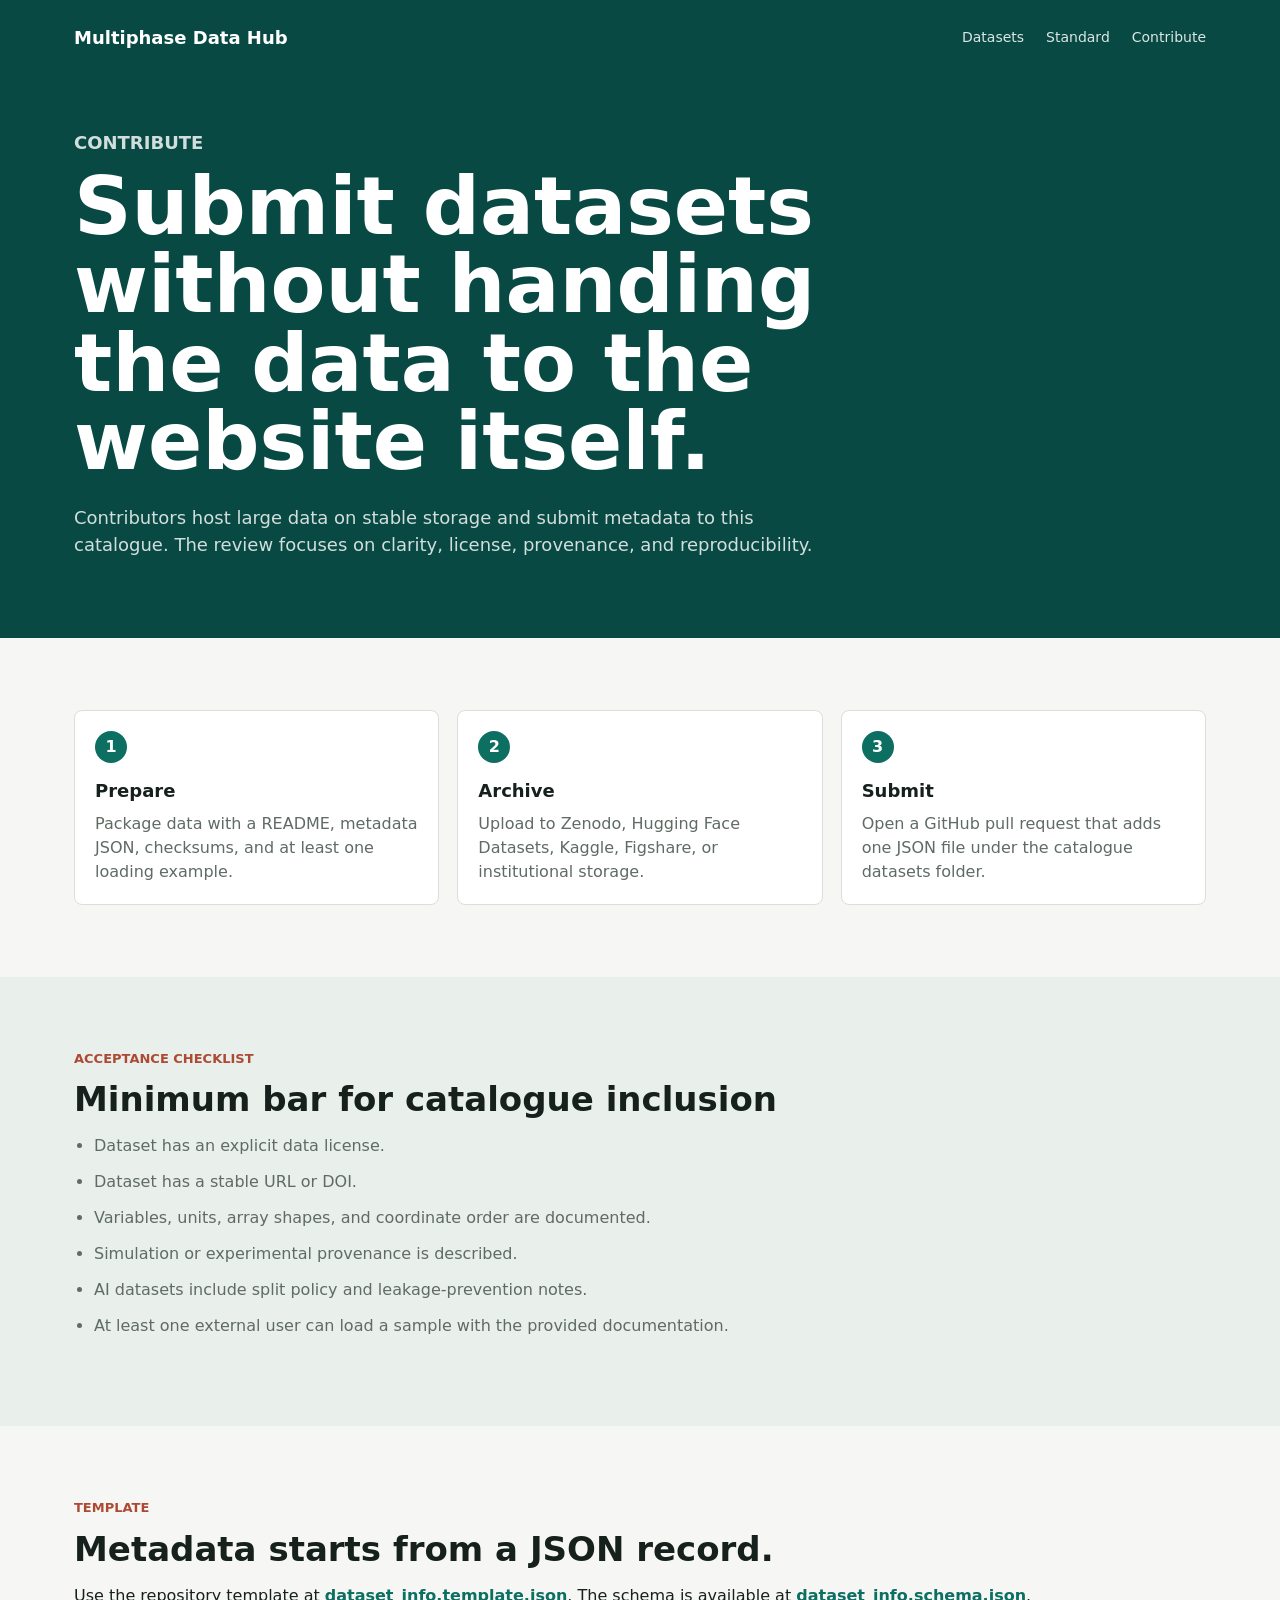
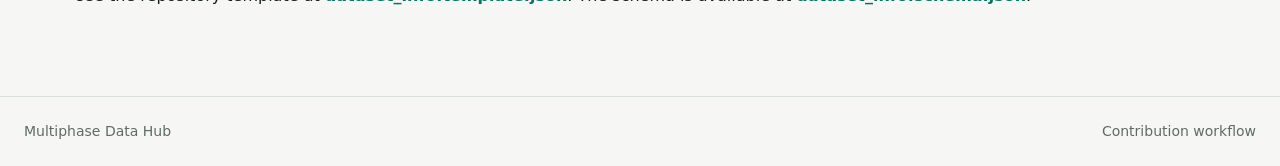
==== website/contribute.html @ 5bab216d "Initial multiphase data hub website" ====
<!doctype html>
<html lang="en">
  <head>
    <meta charset="utf-8" />
    <meta name="viewport" content="width=device-width, initial-scale=1" />
    <title>Contribute | Multiphase Data Hub</title>
    <link rel="stylesheet" href="styles.css" />
  </head>
  <body>
    <header class="page-header">
      <nav class="nav" aria-label="Primary navigation">
        <a class="brand" href="index.html">Multiphase Data Hub</a>
        <div class="nav-links">
          <a href="index.html#datasets">Datasets</a>
          <a href="standard.html">Standard</a>
          <a href="contribute.html">Contribute</a>
        </div>
      </nav>
      <div class="page-title">
        <p class="eyebrow">Contribute</p>
        <h1>Submit datasets without handing the data to the website itself.</h1>
        <p>
          Contributors host large data on stable storage and submit metadata to
          this catalogue. The review focuses on clarity, license, provenance,
          and reproducibility.
        </p>
      </div>
    </header>

    <main>
      <section class="section">
        <div class="workflow">
          <article>
            <span>1</span>
            <h3>Prepare</h3>
            <p>Package data with a README, metadata JSON, checksums, and at least one loading example.</p>
          </article>
          <article>
            <span>2</span>
            <h3>Archive</h3>
            <p>Upload to Zenodo, Hugging Face Datasets, Kaggle, Figshare, or institutional storage.</p>
          </article>
          <article>
            <span>3</span>
            <h3>Submit</h3>
            <p>Open a GitHub pull request that adds one JSON file under the catalogue datasets folder.</p>
          </article>
        </div>
      </section>

      <section class="section band">
        <p class="eyebrow">Acceptance checklist</p>
        <h2>Minimum bar for catalogue inclusion</h2>
        <ul class="checklist">
          <li>Dataset has an explicit data license.</li>
          <li>Dataset has a stable URL or DOI.</li>
          <li>Variables, units, array shapes, and coordinate order are documented.</li>
          <li>Simulation or experimental provenance is described.</li>
          <li>AI datasets include split policy and leakage-prevention notes.</li>
          <li>At least one external user can load a sample with the provided documentation.</li>
        </ul>
      </section>

      <section class="section">
        <p class="eyebrow">Template</p>
        <h2>Metadata starts from a JSON record.</h2>
        <p>
          Use the repository template at
          <a class="text-link" href="../templates/dataset_info.template.json">dataset_info.template.json</a>.
          The schema is available at
          <a class="text-link" href="../templates/dataset_info.schema.json">dataset_info.schema.json</a>.
        </p>
      </section>
    </main>

    <footer class="footer">
      <span>Multiphase Data Hub</span>
      <span>Contribution workflow</span>
    </footer>
  </body>
</html>
---- website/styles.css ----
:root {
  color-scheme: light;
  --bg: #f6f7f4;
  --ink: #16201d;
  --muted: #5f6b64;
  --line: #d9dfd9;
  --panel: #ffffff;
  --soft: #e9efeb;
  --accent: #0d6f62;
  --accent-dark: #084a43;
  --rust: #ad4a34;
  --amber: #d4a236;
}

* {
  box-sizing: border-box;
}

html {
  scroll-behavior: smooth;
}

body {
  margin: 0;
  font-family: Inter, ui-sans-serif, system-ui, -apple-system, BlinkMacSystemFont, "Segoe UI", sans-serif;
  color: var(--ink);
  background: var(--bg);
  line-height: 1.5;
}

img {
  max-width: 100%;
  display: block;
}

a {
  color: inherit;
}

.site-header {
  min-height: 88vh;
  background:
    linear-gradient(115deg, rgba(8, 74, 67, 0.98), rgba(22, 32, 29, 0.88)),
    radial-gradient(circle at 75% 20%, rgba(212, 162, 54, 0.18), transparent 34%);
  color: #fff;
}

.nav {
  max-width: 1180px;
  margin: 0 auto;
  padding: 24px;
  display: flex;
  align-items: center;
  justify-content: space-between;
  gap: 24px;
}

.brand {
  text-decoration: none;
  font-weight: 780;
  font-size: 18px;
}

.nav-links {
  display: flex;
  gap: 22px;
  color: rgba(255, 255, 255, 0.86);
  font-size: 14px;
}

.nav-links a {
  text-decoration: none;
}

.hero {
  max-width: 1180px;
  margin: 0 auto;
  padding: 72px 24px 84px;
  display: grid;
  grid-template-columns: minmax(0, 1.05fr) minmax(300px, 0.72fr);
  gap: 46px;
  align-items: center;
}

.hero-copy {
  max-width: 820px;
}

.eyebrow {
  margin: 0 0 12px;
  color: var(--rust);
  font-size: 13px;
  font-weight: 780;
  text-transform: uppercase;
  letter-spacing: 0;
}

.site-header .eyebrow {
  color: #f1c5b8;
}

h1,
h2,
h3,
p {
  margin-top: 0;
}

h1 {
  margin-bottom: 22px;
  font-size: clamp(42px, 7vw, 80px);
  line-height: 0.98;
  letter-spacing: 0;
  max-width: 890px;
}

h2 {
  font-size: 34px;
  line-height: 1.12;
  margin-bottom: 16px;
}

h3 {
  font-size: 18px;
  margin-bottom: 8px;
}

.hero p {
  max-width: 700px;
  font-size: 19px;
  color: rgba(255, 255, 255, 0.86);
}

.hero-actions {
  display: flex;
  gap: 12px;
  flex-wrap: wrap;
  margin-top: 30px;
}

.button {
  display: inline-flex;
  align-items: center;
  justify-content: center;
  min-height: 44px;
  padding: 0 18px;
  border-radius: 6px;
  text-decoration: none;
  font-weight: 730;
}

.button.primary {
  background: #fff;
  color: var(--accent-dark);
}

.button.secondary {
  border: 1px solid rgba(255, 255, 255, 0.72);
  color: #fff;
}

.hero-visual {
  margin: 0;
  border-radius: 8px;
  overflow: hidden;
  background: rgba(255, 255, 255, 0.12);
  border: 1px solid rgba(255, 255, 255, 0.22);
  box-shadow: 0 22px 54px rgba(0, 0, 0, 0.28);
}

.hero-visual img {
  width: 100%;
  aspect-ratio: 1.18;
  object-fit: cover;
  background: #0d1715;
}

.hero-visual figcaption {
  padding: 12px 14px;
  color: rgba(255, 255, 255, 0.76);
  font-size: 13px;
}

.metrics-strip {
  max-width: 1180px;
  margin: -44px auto 0;
  padding: 0 24px;
  display: grid;
  grid-template-columns: repeat(4, minmax(0, 1fr));
  gap: 12px;
  position: relative;
  z-index: 2;
}

.metrics-strip div {
  background: var(--panel);
  border: 1px solid var(--line);
  border-radius: 8px;
  padding: 18px;
}

.metrics-strip strong {
  display: block;
  font-size: 28px;
  line-height: 1.05;
}

.metrics-strip span {
  color: var(--muted);
  font-size: 13px;
}

.section {
  max-width: 1180px;
  margin: 0 auto;
  padding: 72px 24px;
}

.section-heading {
  display: flex;
  justify-content: space-between;
  gap: 24px;
  align-items: end;
  margin-bottom: 28px;
}

.search {
  display: grid;
  gap: 8px;
  width: min(380px, 100%);
  color: var(--muted);
  font-size: 13px;
  font-weight: 720;
}

.search input {
  width: 100%;
  min-height: 42px;
  border: 1px solid var(--line);
  border-radius: 6px;
  padding: 0 12px;
  font: inherit;
  background: #fff;
}

.dataset-grid {
  display: grid;
  grid-template-columns: repeat(auto-fit, minmax(300px, 1fr));
  gap: 18px;
}

.dataset-card {
  background: var(--panel);
  border: 1px solid var(--line);
  border-radius: 8px;
  padding: 22px;
  display: grid;
  gap: 12px;
}

.dataset-card p,
.split p,
.workflow p,
.standard-list p,
.detail-card p {
  color: var(--muted);
  margin-bottom: 0;
}

.tags {
  display: flex;
  gap: 8px;
  flex-wrap: wrap;
}

.tag {
  border: 1px solid var(--line);
  border-radius: 999px;
  padding: 4px 9px;
  font-size: 12px;
  color: var(--muted);
  background: var(--soft);
}

.meta {
  display: grid;
  grid-template-columns: repeat(2, minmax(0, 1fr));
  gap: 10px;
  font-size: 13px;
}

.meta strong {
  display: block;
  color: var(--ink);
}

.meta span {
  color: var(--muted);
}

.card-actions {
  display: flex;
  gap: 12px;
  margin-top: 8px;
}

.text-link,
.card-actions a {
  color: var(--accent);
  font-weight: 750;
  text-decoration: none;
}

.split {
  display: grid;
  grid-template-columns: minmax(0, 0.85fr) minmax(320px, 1fr);
  gap: 38px;
  align-items: center;
}

.wide-figure {
  width: 100%;
  border-radius: 8px;
  border: 1px solid var(--line);
  background: #fff;
}

.band {
  max-width: none;
  background: #e9efeb;
  padding-left: max(24px, calc((100vw - 1180px) / 2 + 24px));
  padding-right: max(24px, calc((100vw - 1180px) / 2 + 24px));
}

.workflow,
.standard-list,
.detail-grid {
  display: grid;
  grid-template-columns: repeat(auto-fit, minmax(240px, 1fr));
  gap: 18px;
}

.workflow article,
.standard-list article,
.detail-card {
  background: var(--panel);
  border: 1px solid var(--line);
  border-radius: 8px;
  padding: 20px;
}

.workflow span {
  display: inline-flex;
  width: 32px;
  height: 32px;
  border-radius: 50%;
  align-items: center;
  justify-content: center;
  background: var(--accent);
  color: #fff;
  font-weight: 780;
  margin-bottom: 14px;
}

.page-header {
  background: var(--accent-dark);
  color: #fff;
}

.page-title {
  max-width: 1180px;
  margin: 0 auto;
  padding: 54px 24px 62px;
}

.page-title p {
  max-width: 760px;
  color: rgba(255, 255, 255, 0.82);
  font-size: 18px;
}

.detail-hero {
  display: grid;
  grid-template-columns: minmax(0, 0.78fr) minmax(320px, 1fr);
  gap: 28px;
  align-items: start;
}

.detail-hero img {
  border-radius: 8px;
  border: 1px solid var(--line);
  background: #fff;
}

.code-block {
  overflow-x: auto;
  background: #111916;
  color: #ecf3ef;
  border-radius: 8px;
  padding: 16px;
  font-size: 13px;
}

.checklist {
  display: grid;
  gap: 12px;
  color: var(--muted);
  padding-left: 20px;
}

.footer {
  border-top: 1px solid var(--line);
  padding: 24px;
  display: flex;
  justify-content: space-between;
  gap: 16px;
  color: var(--muted);
  font-size: 14px;
}

@media (max-width: 820px) {
  .nav,
  .section-heading,
  .footer {
    align-items: flex-start;
    flex-direction: column;
  }

  .hero,
  .split,
  .detail-hero {
    grid-template-columns: 1fr;
  }

  .metrics-strip {
    grid-template-columns: repeat(2, minmax(0, 1fr));
    margin-top: 0;
    padding-top: 18px;
  }
}

@media (max-width: 520px) {
  .metrics-strip,
  .meta {
    grid-template-columns: 1fr;
  }

  h1 {
    font-size: 40px;
  }
}
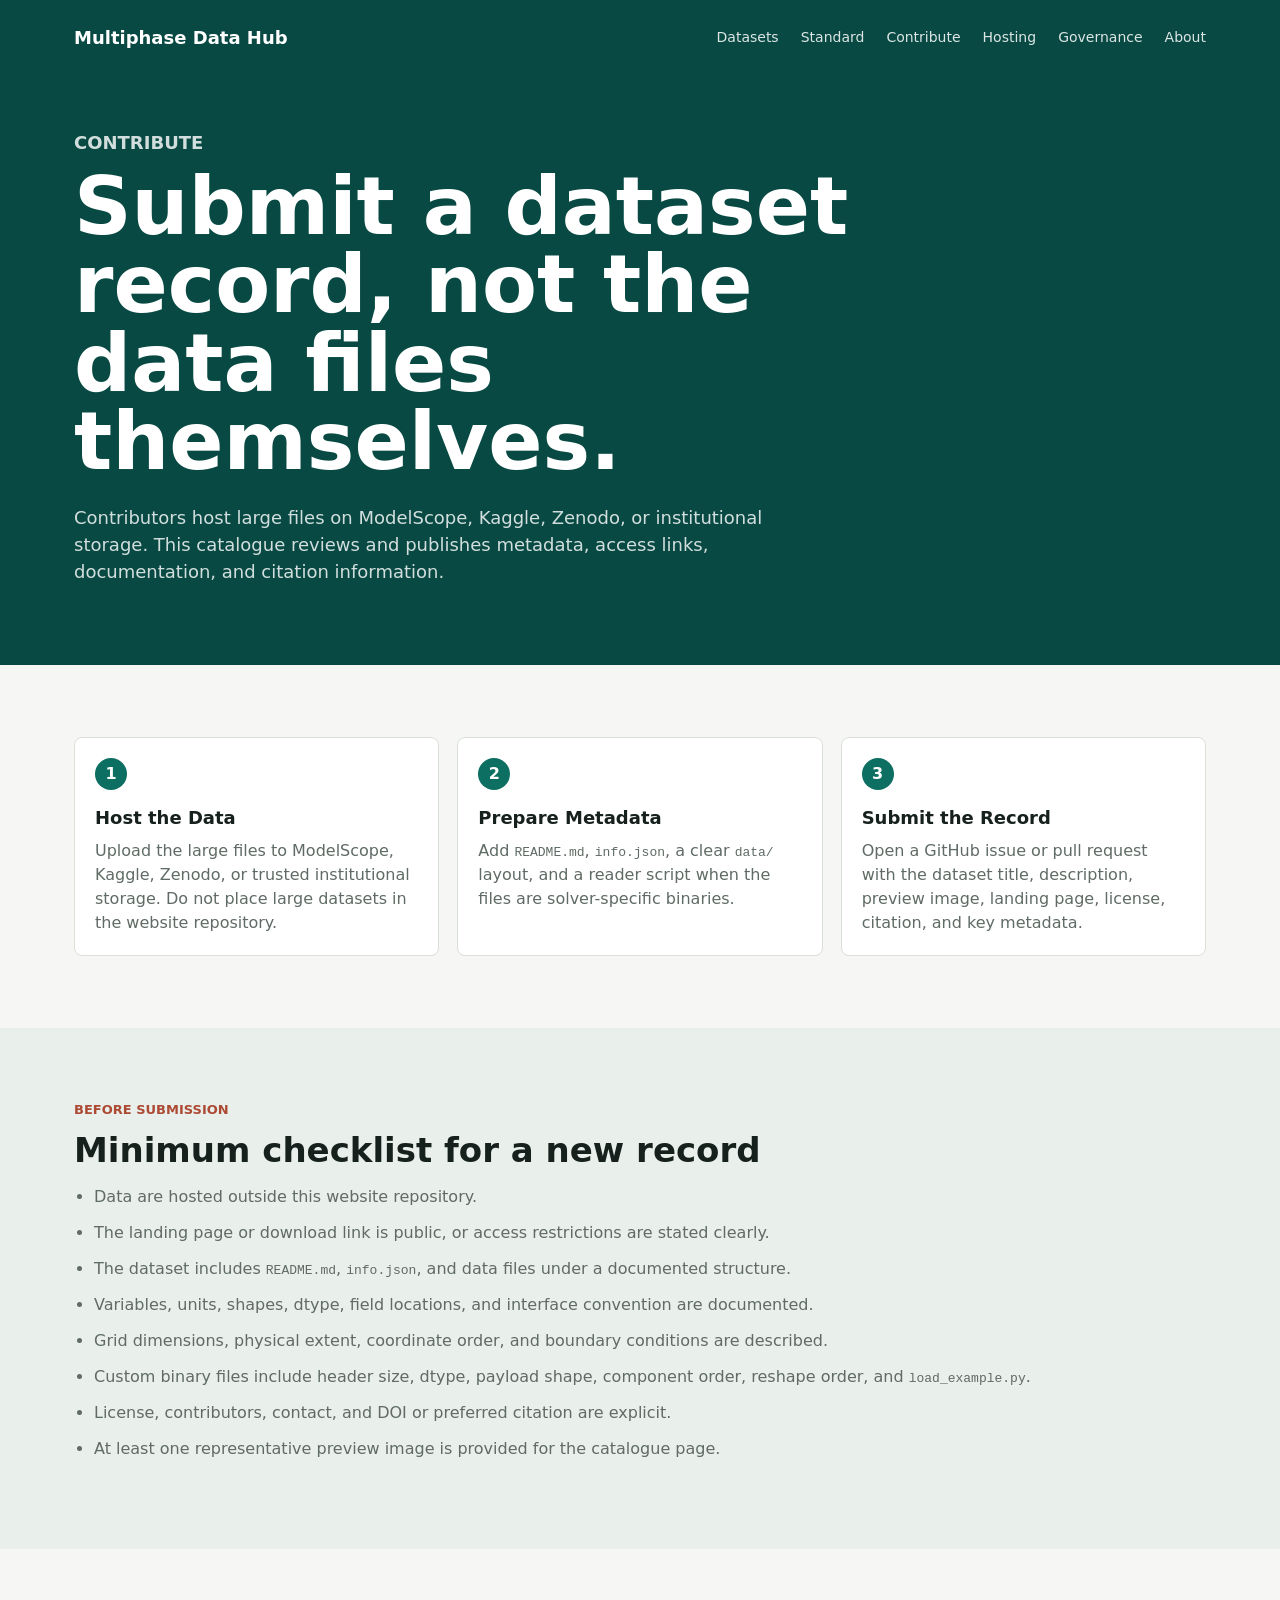
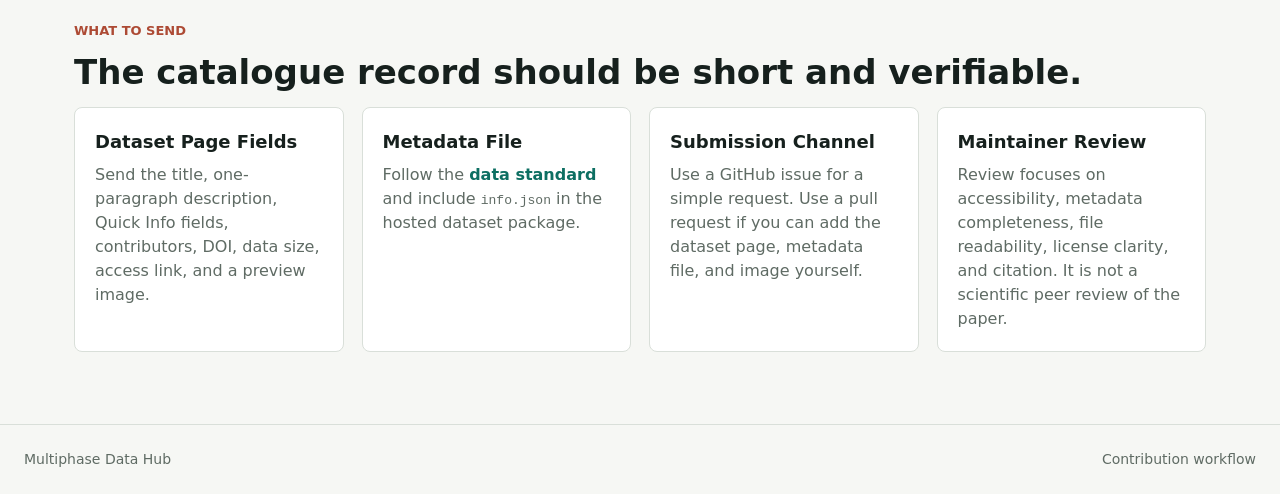
==== commit 6ae78e36: "Refine contribution and metadata guidance" ====
--- a/website/contribute.html
+++ b/website/contribute.html
@@ -11,18 +11,21 @@
       <nav class="nav" aria-label="Primary navigation">
         <a class="brand" href="index.html">Multiphase Data Hub</a>
         <div class="nav-links">
-          <a href="index.html#datasets">Datasets</a>
+          <a href="datasets.html">Datasets</a>
           <a href="standard.html">Standard</a>
           <a href="contribute.html">Contribute</a>
+          <a href="hosting.html">Hosting</a>
+          <a href="governance.html">Governance</a>
+          <a href="about.html">About</a>
         </div>
       </nav>
       <div class="page-title">
         <p class="eyebrow">Contribute</p>
-        <h1>Submit datasets without handing the data to the website itself.</h1>
+        <h1>Submit a dataset record, not the data files themselves.</h1>
         <p>
-          Contributors host large data on stable storage and submit metadata to
-          this catalogue. The review focuses on clarity, license, provenance,
-          and reproducibility.
+          Contributors host large files on ModelScope, Kaggle, Zenodo, or
+          institutional storage. This catalogue reviews and publishes metadata,
+          access links, documentation, and citation information.
         </p>
       </div>
     </header>
@@ -32,44 +35,58 @@
         <div class="workflow">
           <article>
             <span>1</span>
-            <h3>Prepare</h3>
-            <p>Package data with a README, metadata JSON, checksums, and at least one loading example.</p>
+            <h3>Host the Data</h3>
+            <p>Upload the large files to ModelScope, Kaggle, Zenodo, or trusted institutional storage. Do not place large datasets in the website repository.</p>
           </article>
           <article>
             <span>2</span>
-            <h3>Archive</h3>
-            <p>Upload to Zenodo, Hugging Face Datasets, Kaggle, Figshare, or institutional storage.</p>
+            <h3>Prepare Metadata</h3>
+            <p>Add <code>README.md</code>, <code>info.json</code>, a clear <code>data/</code> layout, and a reader script when the files are solver-specific binaries.</p>
           </article>
           <article>
             <span>3</span>
-            <h3>Submit</h3>
-            <p>Open a GitHub pull request that adds one JSON file under the catalogue datasets folder.</p>
+            <h3>Submit the Record</h3>
+            <p>Open a GitHub issue or pull request with the dataset title, description, preview image, landing page, license, citation, and key metadata.</p>
           </article>
         </div>
       </section>
 
       <section class="section band">
-        <p class="eyebrow">Acceptance checklist</p>
-        <h2>Minimum bar for catalogue inclusion</h2>
+        <p class="eyebrow">Before Submission</p>
+        <h2>Minimum checklist for a new record</h2>
         <ul class="checklist">
-          <li>Dataset has an explicit data license.</li>
-          <li>Dataset has a stable URL or DOI.</li>
-          <li>Variables, units, array shapes, and coordinate order are documented.</li>
-          <li>Simulation or experimental provenance is described.</li>
-          <li>AI datasets include split policy and leakage-prevention notes.</li>
-          <li>At least one external user can load a sample with the provided documentation.</li>
+          <li>Data are hosted outside this website repository.</li>
+          <li>The landing page or download link is public, or access restrictions are stated clearly.</li>
+          <li>The dataset includes <code>README.md</code>, <code>info.json</code>, and data files under a documented structure.</li>
+          <li>Variables, units, shapes, dtype, field locations, and interface convention are documented.</li>
+          <li>Grid dimensions, physical extent, coordinate order, and boundary conditions are described.</li>
+          <li>Custom binary files include header size, dtype, payload shape, component order, reshape order, and <code>load_example.py</code>.</li>
+          <li>License, contributors, contact, and DOI or preferred citation are explicit.</li>
+          <li>At least one representative preview image is provided for the catalogue page.</li>
         </ul>
       </section>
 
       <section class="section">
-        <p class="eyebrow">Template</p>
-        <h2>Metadata starts from a JSON record.</h2>
-        <p>
-          Use the repository template at
-          <a class="text-link" href="../templates/dataset_info.template.json">dataset_info.template.json</a>.
-          The schema is available at
-          <a class="text-link" href="../templates/dataset_info.schema.json">dataset_info.schema.json</a>.
-        </p>
+        <p class="eyebrow">What to Send</p>
+        <h2>The catalogue record should be short and verifiable.</h2>
+        <div class="detail-grid">
+          <article class="detail-card">
+            <h3>Dataset Page Fields</h3>
+            <p>Send the title, one-paragraph description, Quick Info fields, contributors, DOI, data size, access link, and a preview image.</p>
+          </article>
+          <article class="detail-card">
+            <h3>Metadata File</h3>
+            <p>Follow the <a class="text-link" href="standard.html">data standard</a> and include <code>info.json</code> in the hosted dataset package.</p>
+          </article>
+          <article class="detail-card">
+            <h3>Submission Channel</h3>
+            <p>Use a GitHub issue for a simple request. Use a pull request if you can add the dataset page, metadata file, and image yourself.</p>
+          </article>
+          <article class="detail-card">
+            <h3>Maintainer Review</h3>
+            <p>Review focuses on accessibility, metadata completeness, file readability, license clarity, and citation. It is not a scientific peer review of the paper.</p>
+          </article>
+        </div>
       </section>
     </main>
 
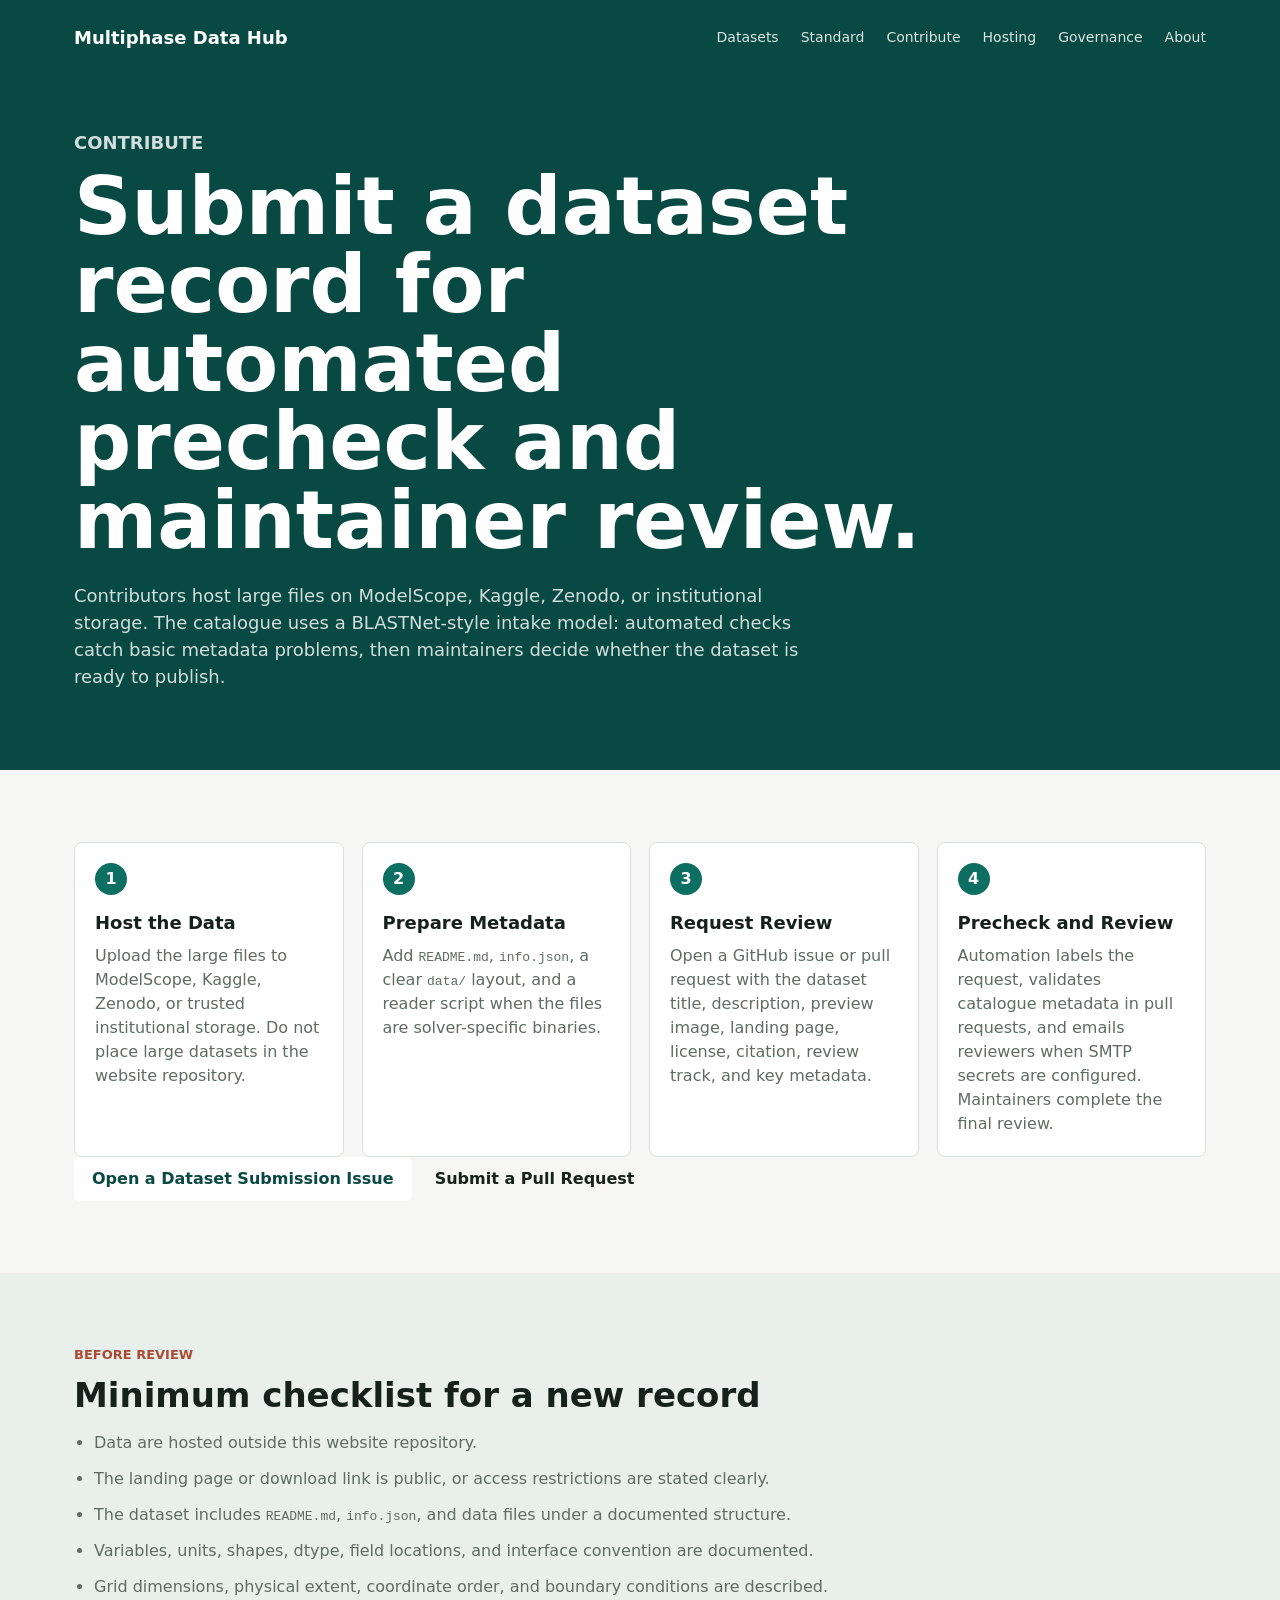
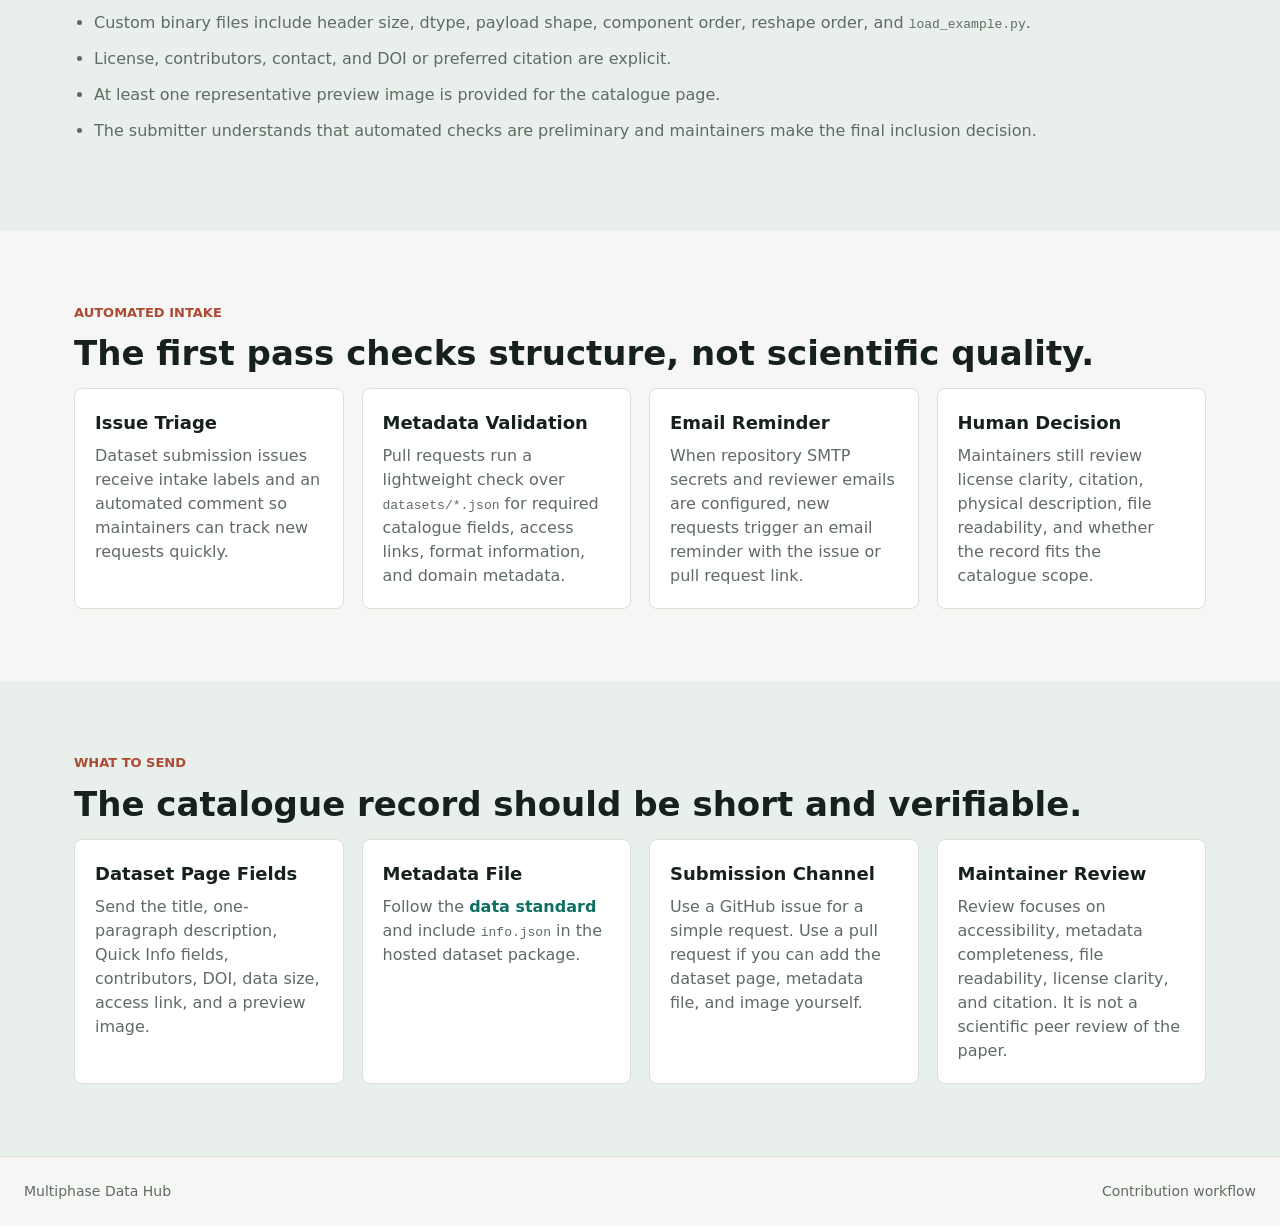
==== commit cc441dcc: "feat: add dataset intake workflow, reviewer config, and update governance/contribute pages" ====
--- a/website/contribute.html
+++ b/website/contribute.html
@@ -21,11 +21,12 @@
       </nav>
       <div class="page-title">
         <p class="eyebrow">Contribute</p>
-        <h1>Submit a dataset record, not the data files themselves.</h1>
+        <h1>Submit a dataset record for automated precheck and maintainer review.</h1>
         <p>
           Contributors host large files on ModelScope, Kaggle, Zenodo, or
-          institutional storage. This catalogue reviews and publishes metadata,
-          access links, documentation, and citation information.
+          institutional storage. The catalogue uses a BLASTNet-style intake
+          model: automated checks catch basic metadata problems, then maintainers
+          decide whether the dataset is ready to publish.
         </p>
       </div>
     </header>
@@ -45,14 +46,23 @@
           </article>
           <article>
             <span>3</span>
-            <h3>Submit the Record</h3>
-            <p>Open a GitHub issue or pull request with the dataset title, description, preview image, landing page, license, citation, and key metadata.</p>
+            <h3>Request Review</h3>
+            <p>Open a GitHub issue or pull request with the dataset title, description, preview image, landing page, license, citation, review track, and key metadata.</p>
           </article>
+          <article>
+            <span>4</span>
+            <h3>Precheck and Review</h3>
+            <p>Automation labels the request, validates catalogue metadata in pull requests, and emails reviewers when SMTP secrets are configured. Maintainers complete the final review.</p>
+          </article>
+        </div>
+        <div class="download-actions">
+          <a class="button primary" href="https://github.com/multiphase-data-hub/multiphase-data-hub.github.io/issues/new?template=dataset_submission.yml">Open a Dataset Submission Issue</a>
+          <a class="button outline" href="https://github.com/multiphase-data-hub/multiphase-data-hub.github.io/pulls">Submit a Pull Request</a>
         </div>
       </section>
 
       <section class="section band">
-        <p class="eyebrow">Before Submission</p>
+        <p class="eyebrow">Before Review</p>
         <h2>Minimum checklist for a new record</h2>
         <ul class="checklist">
           <li>Data are hosted outside this website repository.</li>
@@ -63,10 +73,34 @@
           <li>Custom binary files include header size, dtype, payload shape, component order, reshape order, and <code>load_example.py</code>.</li>
           <li>License, contributors, contact, and DOI or preferred citation are explicit.</li>
           <li>At least one representative preview image is provided for the catalogue page.</li>
+          <li>The submitter understands that automated checks are preliminary and maintainers make the final inclusion decision.</li>
         </ul>
       </section>
 
       <section class="section">
+        <p class="eyebrow">Automated Intake</p>
+        <h2>The first pass checks structure, not scientific quality.</h2>
+        <div class="detail-grid">
+          <article class="detail-card">
+            <h3>Issue Triage</h3>
+            <p>Dataset submission issues receive intake labels and an automated comment so maintainers can track new requests quickly.</p>
+          </article>
+          <article class="detail-card">
+            <h3>Metadata Validation</h3>
+            <p>Pull requests run a lightweight check over <code>datasets/*.json</code> for required catalogue fields, access links, format information, and domain metadata.</p>
+          </article>
+          <article class="detail-card">
+            <h3>Email Reminder</h3>
+            <p>When repository SMTP secrets and reviewer emails are configured, new requests trigger an email reminder with the issue or pull request link.</p>
+          </article>
+          <article class="detail-card">
+            <h3>Human Decision</h3>
+            <p>Maintainers still review license clarity, citation, physical description, file readability, and whether the record fits the catalogue scope.</p>
+          </article>
+        </div>
+      </section>
+
+      <section class="section band">
         <p class="eyebrow">What to Send</p>
         <h2>The catalogue record should be short and verifiable.</h2>
         <div class="detail-grid">
